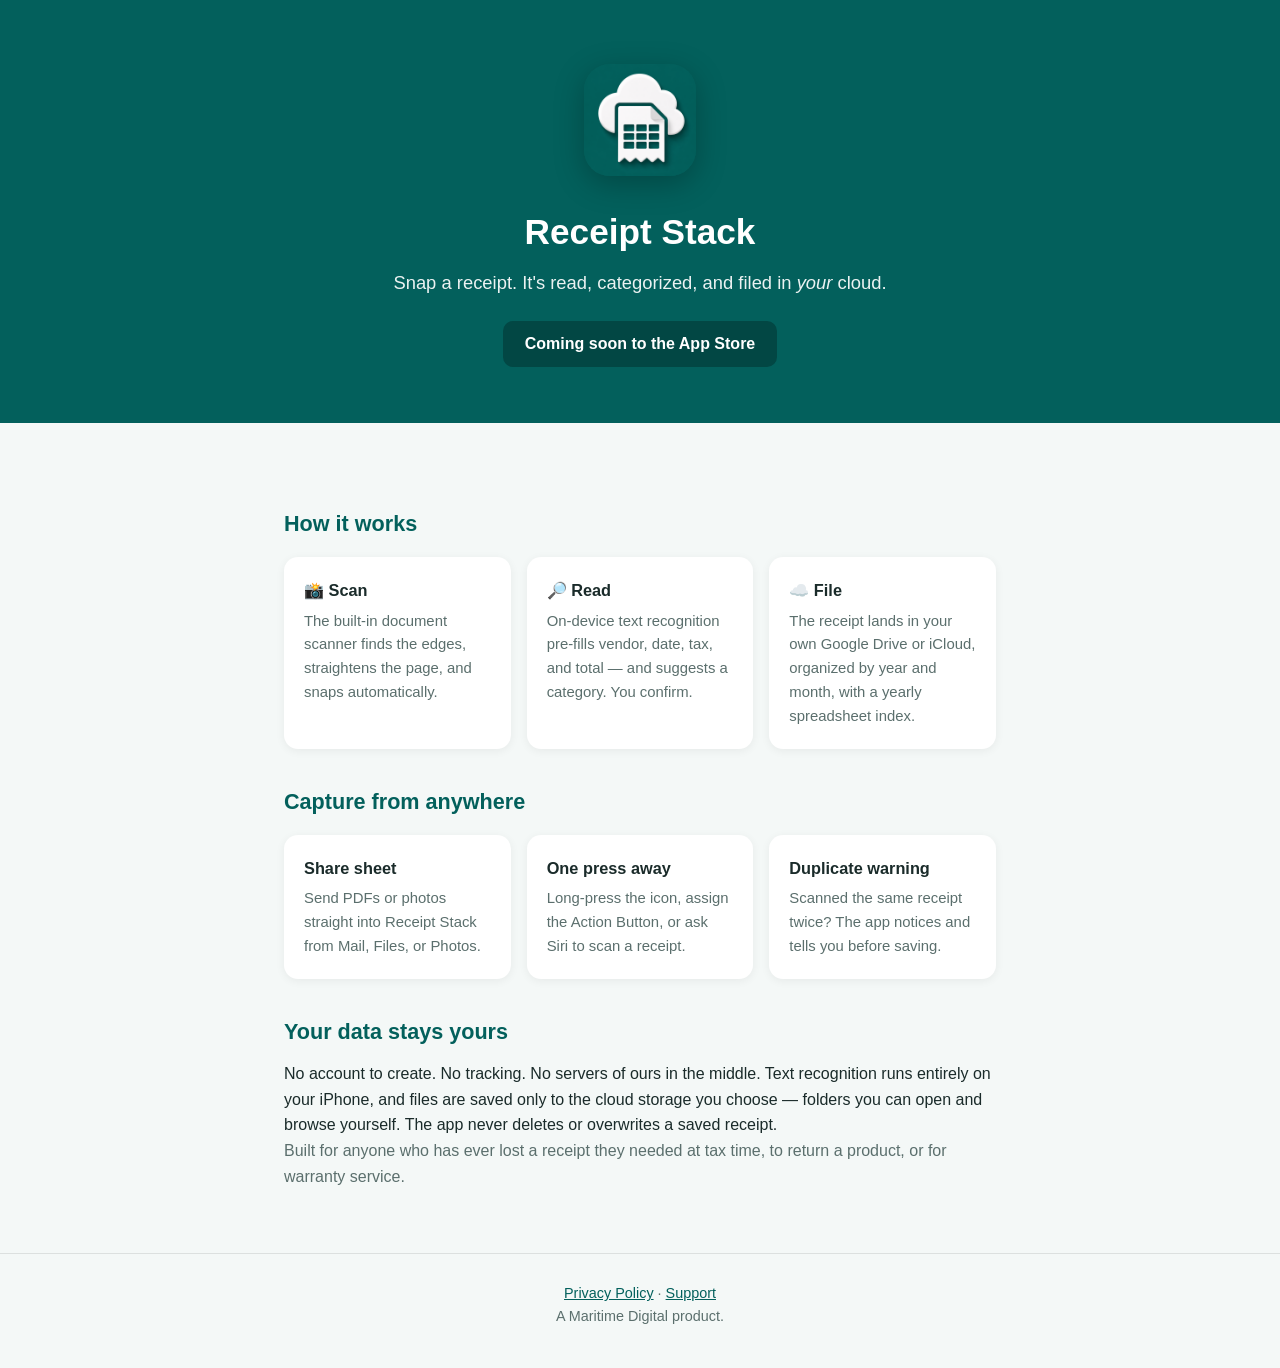
==== index.html @ 4c95b092 "Receipt Stack product site: landing, privacy policy, support Co-Authored-By: Claude Fable 5 <noreply" ====
<!DOCTYPE html>
<html lang="en">
<head>
<meta charset="utf-8">
<meta name="viewport" content="width=device-width, initial-scale=1">
<title>Receipt Stack — Scan receipts to your own cloud</title>
<meta name="description" content="Snap a receipt and it's filed: auto-read vendor, date, and totals, saved to your own Google Drive or iCloud with a yearly spreadsheet index. No accounts, no lock-in.">
<link rel="stylesheet" href="style.css">
<link rel="icon" type="image/png" href="icon.png">
</head>
<body>
<header class="hero">
  <div class="wrap">
    <img src="icon.png" alt="Receipt Stack icon">
    <h1>Receipt Stack</h1>
    <p class="tag">Snap a receipt. It's read, categorized, and filed in <em>your</em> cloud.</p>
    <a class="badge" href="#">Coming soon to the App&nbsp;Store</a>
  </div>
</header>
<main>
  <div class="wrap">
    <h2>How it works</h2>
    <div class="cards">
      <div class="card">
        <h3>📸 Scan</h3>
        <p>The built-in document scanner finds the edges, straightens the page, and snaps automatically.</p>
      </div>
      <div class="card">
        <h3>🔎 Read</h3>
        <p>On-device text recognition pre-fills vendor, date, tax, and total — and suggests a category. You confirm.</p>
      </div>
      <div class="card">
        <h3>☁️ File</h3>
        <p>The receipt lands in your own Google Drive or iCloud, organized by year and month, with a yearly spreadsheet index.</p>
      </div>
    </div>

    <h2>Capture from anywhere</h2>
    <div class="cards">
      <div class="card">
        <h3>Share sheet</h3>
        <p>Send PDFs or photos straight into Receipt Stack from Mail, Files, or Photos.</p>
      </div>
      <div class="card">
        <h3>One press away</h3>
        <p>Long-press the icon, assign the Action Button, or ask Siri to scan a receipt.</p>
      </div>
      <div class="card">
        <h3>Duplicate warning</h3>
        <p>Scanned the same receipt twice? The app notices and tells you before saving.</p>
      </div>
    </div>

    <h2>Your data stays yours</h2>
    <p>No account to create. No tracking. No servers of ours in the middle. Text recognition runs entirely on your iPhone, and files are saved only to the cloud storage you choose — folders you can open and browse yourself. The app never deletes or overwrites a saved receipt.</p>
    <p class="muted">Built for anyone who has ever lost a receipt they needed at tax time, to return a product, or for warranty service.</p>
  </div>
</main>
<footer>
  <div class="wrap">
    <p><a href="privacy.html">Privacy Policy</a> · <a href="support.html">Support</a></p>
    <p>A Maritime Digital product.</p>
  </div>
</footer>
</body>
</html>
---- style.css ----
:root {
  --teal: #03605c;
  --teal-dark: #024744;
  --ink: #1a2b2a;
  --paper: #f4f8f7;
  --card: #ffffff;
  --muted: #5b6f6d;
}
@media (prefers-color-scheme: dark) {
  :root {
    --ink: #e8f0ef;
    --paper: #0e1716;
    --card: #16221f;
    --muted: #9db3b0;
  }
}
* { margin: 0; padding: 0; box-sizing: border-box; }
body {
  font-family: -apple-system, BlinkMacSystemFont, "Segoe UI", Roboto, sans-serif;
  color: var(--ink);
  background: var(--paper);
  line-height: 1.6;
}
.wrap { max-width: 760px; margin: 0 auto; padding: 0 24px; }
header.hero {
  background: var(--teal);
  color: #fff;
  padding: 64px 0 56px;
  text-align: center;
}
header.hero img {
  width: 112px;
  height: 112px;
  border-radius: 26px;
  box-shadow: 0 8px 30px rgba(0,0,0,.25);
}
header.hero h1 { font-size: 2.2rem; margin-top: 20px; }
header.hero p.tag { font-size: 1.15rem; opacity: .92; margin-top: 8px; }
main { padding: 48px 0 64px; }
h2 { color: var(--teal); font-size: 1.35rem; margin: 36px 0 12px; }
@media (prefers-color-scheme: dark) { h2 { color: #4ecdc4; } }
.cards { display: grid; grid-template-columns: repeat(auto-fit, minmax(220px, 1fr)); gap: 16px; margin-top: 16px; }
.card {
  background: var(--card);
  border-radius: 14px;
  padding: 20px;
  box-shadow: 0 2px 10px rgba(0,0,0,.06);
}
.card h3 { font-size: 1.02rem; margin-bottom: 6px; }
.card p { font-size: .93rem; color: var(--muted); }
footer {
  border-top: 1px solid rgba(127,127,127,.2);
  padding: 28px 0 40px;
  font-size: .9rem;
  color: var(--muted);
  text-align: center;
}
footer a, main a { color: var(--teal); }
@media (prefers-color-scheme: dark) { footer a, main a { color: #4ecdc4; } }
nav.crumbs { padding-top: 24px; font-size: .9rem; }
.policy h2 { font-size: 1.15rem; }
.policy p, .policy li { margin-bottom: 12px; color: var(--ink); }
.muted { color: var(--muted); }
.badge {
  display: inline-block;
  background: var(--teal-dark);
  color: #fff;
  border-radius: 10px;
  padding: 10px 22px;
  margin-top: 24px;
  text-decoration: none;
  font-weight: 600;
}
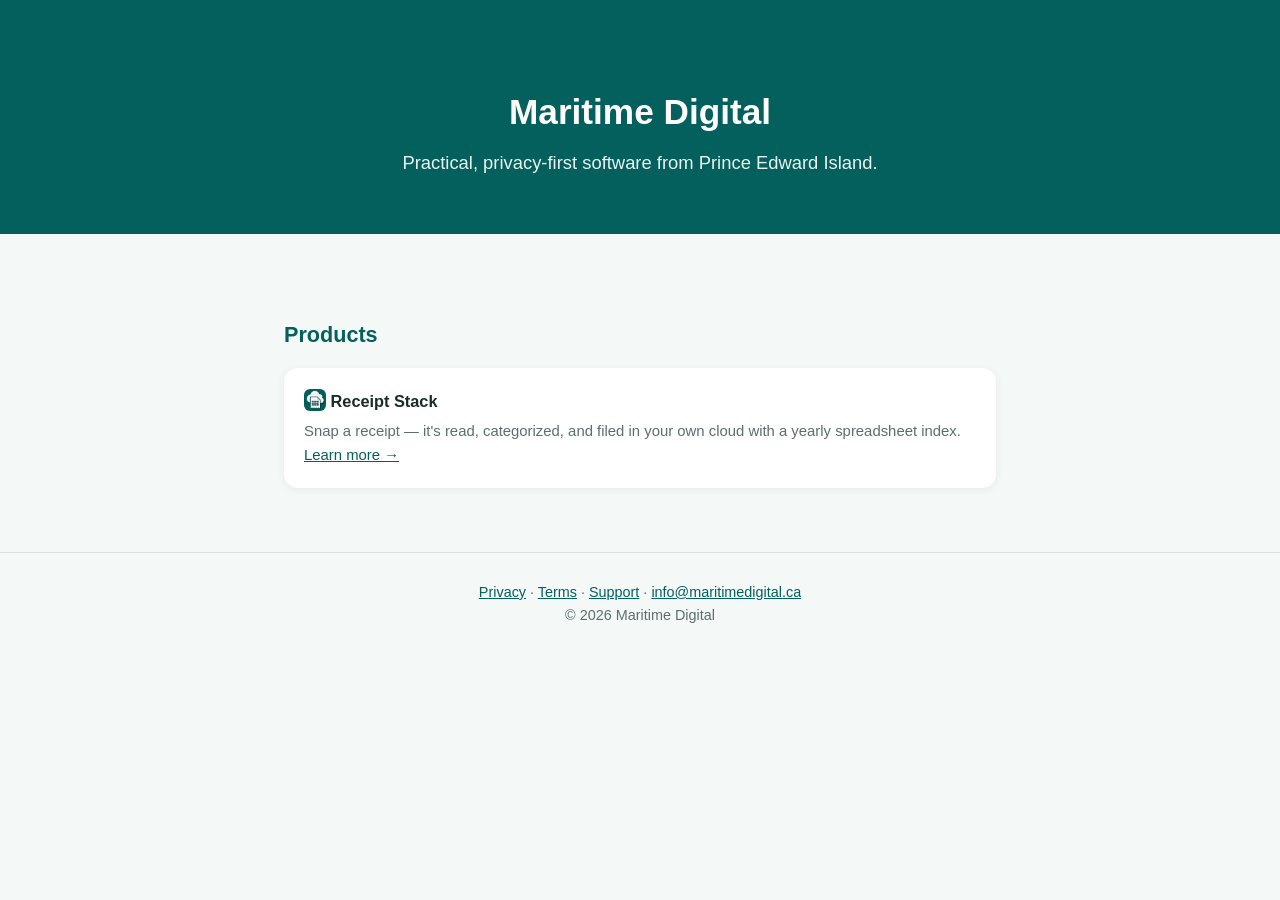
==== commit 116ef1c5: "Restructure: Maritime Digital root, Receipt Stack under /products, add Terms of Service Co-Authored-" ====
--- a/index.html
+++ b/index.html
@@ -3,63 +3,34 @@
 <head>
 <meta charset="utf-8">
 <meta name="viewport" content="width=device-width, initial-scale=1">
-<title>Receipt Stack — Scan receipts to your own cloud</title>
-<meta name="description" content="Snap a receipt and it's filed: auto-read vendor, date, and totals, saved to your own Google Drive or iCloud with a yearly spreadsheet index. No accounts, no lock-in.">
+<title>Maritime Digital — Software from Prince Edward Island</title>
+<meta name="description" content="Maritime Digital builds practical, privacy-first software. Home of Receipt Stack.">
 <link rel="stylesheet" href="style.css">
 <link rel="icon" type="image/png" href="icon.png">
 </head>
 <body>
 <header class="hero">
   <div class="wrap">
-    <img src="icon.png" alt="Receipt Stack icon">
-    <h1>Receipt Stack</h1>
-    <p class="tag">Snap a receipt. It's read, categorized, and filed in <em>your</em> cloud.</p>
-    <a class="badge" href="#">Coming soon to the App&nbsp;Store</a>
+    <h1>Maritime Digital</h1>
+    <p class="tag">Practical, privacy-first software from Prince Edward Island.</p>
   </div>
 </header>
 <main>
   <div class="wrap">
-    <h2>How it works</h2>
+    <h2>Products</h2>
     <div class="cards">
       <div class="card">
-        <h3>📸 Scan</h3>
-        <p>The built-in document scanner finds the edges, straightens the page, and snaps automatically.</p>
-      </div>
-      <div class="card">
-        <h3>🔎 Read</h3>
-        <p>On-device text recognition pre-fills vendor, date, tax, and total — and suggests a category. You confirm.</p>
-      </div>
-      <div class="card">
-        <h3>☁️ File</h3>
-        <p>The receipt lands in your own Google Drive or iCloud, organized by year and month, with a yearly spreadsheet index.</p>
+        <h3><img src="icon.png" alt="" style="width:22px;height:22px;border-radius:6px;vertical-align:-4px"> Receipt Stack</h3>
+        <p>Snap a receipt — it's read, categorized, and filed in your own cloud with a yearly spreadsheet index.</p>
+        <p><a href="products/receiptstack.html">Learn more →</a></p>
       </div>
     </div>
-
-    <h2>Capture from anywhere</h2>
-    <div class="cards">
-      <div class="card">
-        <h3>Share sheet</h3>
-        <p>Send PDFs or photos straight into Receipt Stack from Mail, Files, or Photos.</p>
-      </div>
-      <div class="card">
-        <h3>One press away</h3>
-        <p>Long-press the icon, assign the Action Button, or ask Siri to scan a receipt.</p>
-      </div>
-      <div class="card">
-        <h3>Duplicate warning</h3>
-        <p>Scanned the same receipt twice? The app notices and tells you before saving.</p>
-      </div>
-    </div>
-
-    <h2>Your data stays yours</h2>
-    <p>No account to create. No tracking. No servers of ours in the middle. Text recognition runs entirely on your iPhone, and files are saved only to the cloud storage you choose — folders you can open and browse yourself. The app never deletes or overwrites a saved receipt.</p>
-    <p class="muted">Built for anyone who has ever lost a receipt they needed at tax time, to return a product, or for warranty service.</p>
   </div>
 </main>
 <footer>
   <div class="wrap">
-    <p><a href="privacy.html">Privacy Policy</a> · <a href="support.html">Support</a></p>
-    <p>A Maritime Digital product.</p>
+    <p><a href="privacy.html">Privacy</a> · <a href="terms.html">Terms</a> · <a href="support.html">Support</a> · <a href="mailto:info@maritimedigital.ca">info@maritimedigital.ca</a></p>
+    <p>© 2026 Maritime Digital</p>
   </div>
 </footer>
 </body>
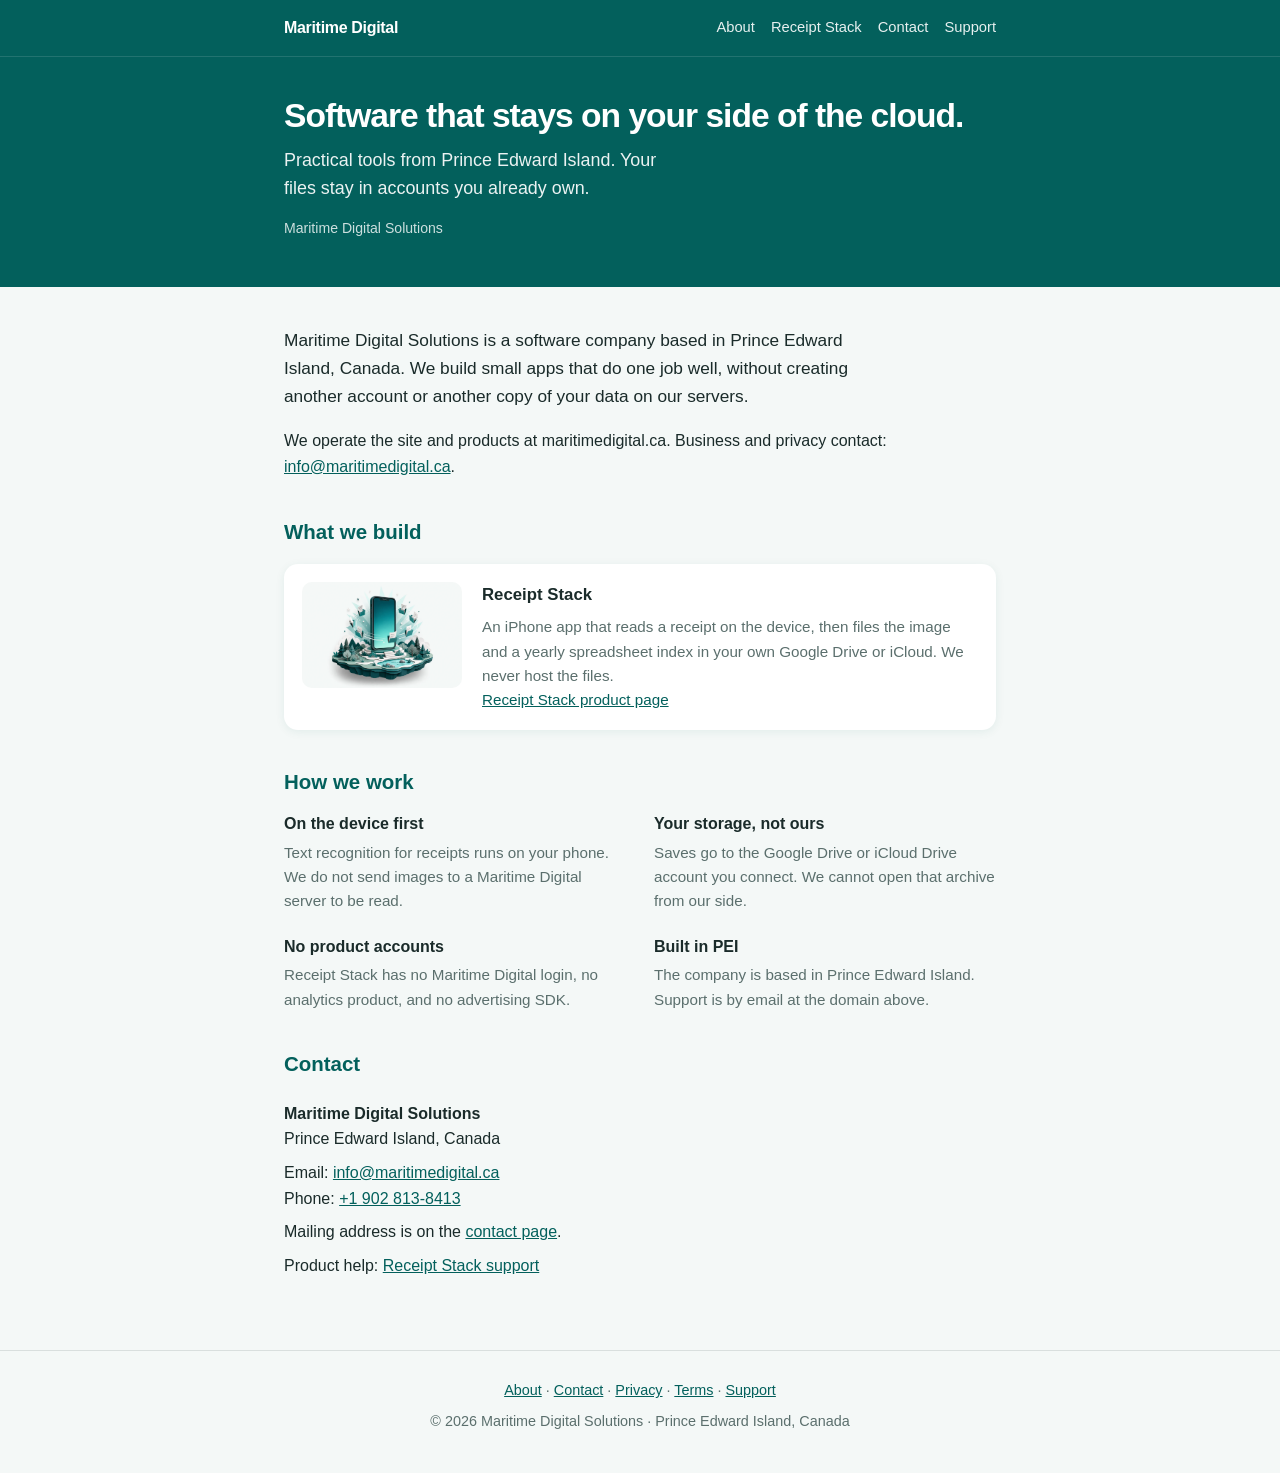
==== commit aad6adc3: "Expand Maritime Digital Solutions company site Add About and Contact pages, put the legal entity nam" ====
--- a/index.html
+++ b/index.html
@@ -3,34 +3,99 @@
 <head>
 <meta charset="utf-8">
 <meta name="viewport" content="width=device-width, initial-scale=1">
-<title>Maritime Digital — Software from Prince Edward Island</title>
-<meta name="description" content="Maritime Digital builds practical, privacy-first software. Home of Receipt Stack.">
+<title>Maritime Digital Solutions - software from Prince Edward Island</title>
+<meta name="description" content="Maritime Digital Solutions builds practical, privacy-first software in Prince Edward Island, Canada. Home of Receipt Stack.">
+<link rel="canonical" href="https://maritimedigital.ca/">
 <link rel="stylesheet" href="style.css">
 <link rel="icon" type="image/png" href="icon.png">
+<script type="application/ld+json">
+{
+  "@context": "https://schema.org",
+  "@type": "Organization",
+  "name": "Maritime Digital Solutions",
+  "alternateName": "Maritime Digital",
+  "url": "https://maritimedigital.ca/",
+  "email": "info@maritimedigital.ca",
+  "telephone": "+1-902-813-8413",
+  "address": {
+    "@type": "PostalAddress",
+    "addressRegion": "PE",
+    "addressCountry": "CA"
+  },
+  "areaServed": "CA",
+  "description": "Software company in Prince Edward Island, Canada. Publisher of Receipt Stack."
+}
+</script>
 </head>
 <body>
+<nav class="site-nav" aria-label="Primary">
+  <div class="wrap">
+    <a class="wordmark" href="index.html">Maritime Digital</a>
+    <ul>
+      <li><a href="about.html">About</a></li>
+      <li><a href="products/receiptstack.html">Receipt Stack</a></li>
+      <li><a href="contact.html">Contact</a></li>
+      <li><a href="support.html">Support</a></li>
+    </ul>
+  </div>
+</nav>
 <header class="hero">
   <div class="wrap">
-    <h1>Maritime Digital</h1>
-    <p class="tag">Practical, privacy-first software from Prince Edward Island.</p>
+    <h1>Software that stays on your side of the cloud.</h1>
+    <p class="tag">Practical tools from Prince Edward Island. Your files stay in accounts you already own.</p>
+    <p class="legal">Maritime Digital Solutions</p>
   </div>
 </header>
 <main>
   <div class="wrap">
-    <h2>Products</h2>
-    <div class="cards">
-      <div class="card">
-        <h3><img src="icon.png" alt="" style="width:22px;height:22px;border-radius:6px;vertical-align:-4px"> Receipt Stack</h3>
-        <p>Snap a receipt — it's read, categorized, and filed in your own cloud with a yearly spreadsheet index.</p>
-        <p><a href="products/receiptstack.html">Learn more →</a></p>
+    <p class="lede">Maritime Digital Solutions is a software company based in Prince Edward Island, Canada. We build small apps that do one job well, without creating another account or another copy of your data on our servers.</p>
+    <p>We operate the site and products at maritimedigital.ca. Business and privacy contact: <a href="mailto:info@maritimedigital.ca">info@maritimedigital.ca</a>.</p>
+
+    <h2>What we build</h2>
+    <article class="product">
+      <img src="products/receiptstack/assets/hero.webp" width="160" height="106" alt="Receipt Stack archive illustration">
+      <div>
+        <h3>Receipt Stack</h3>
+        <p>An iPhone app that reads a receipt on the device, then files the image and a yearly spreadsheet index in your own Google Drive or iCloud. We never host the files.</p>
+        <p><a href="products/receiptstack.html">Receipt Stack product page</a></p>
       </div>
+    </article>
+
+    <h2>How we work</h2>
+    <div class="principles">
+      <div>
+        <h3>On the device first</h3>
+        <p>Text recognition for receipts runs on your phone. We do not send images to a Maritime Digital server to be read.</p>
+      </div>
+      <div>
+        <h3>Your storage, not ours</h3>
+        <p>Saves go to the Google Drive or iCloud Drive account you connect. We cannot open that archive from our side.</p>
+      </div>
+      <div>
+        <h3>No product accounts</h3>
+        <p>Receipt Stack has no Maritime Digital login, no analytics product, and no advertising SDK.</p>
+      </div>
+      <div>
+        <h3>Built in PEI</h3>
+        <p>The company is based in Prince Edward Island. Support is by email at the domain above.</p>
+      </div>
+    </div>
+
+    <h2>Contact</h2>
+    <div class="contact-block">
+      <p><strong>Maritime Digital Solutions</strong><br>
+      Prince Edward Island, Canada</p>
+      <p>Email: <a href="mailto:info@maritimedigital.ca">info@maritimedigital.ca</a><br>
+      Phone: <a href="tel:+19028138413">+1 902 813-8413</a></p>
+      <p>Mailing address is on the <a href="contact.html">contact page</a>.</p>
+      <p>Product help: <a href="support.html">Receipt Stack support</a></p>
     </div>
   </div>
 </main>
 <footer>
   <div class="wrap">
-    <p><a href="privacy.html">Privacy</a> · <a href="terms.html">Terms</a> · <a href="support.html">Support</a> · <a href="mailto:info@maritimedigital.ca">info@maritimedigital.ca</a></p>
-    <p>© 2026 Maritime Digital</p>
+    <p><a href="about.html">About</a> · <a href="contact.html">Contact</a> · <a href="privacy.html">Privacy</a> · <a href="terms.html">Terms</a> · <a href="support.html">Support</a></p>
+    <p>© 2026 Maritime Digital Solutions · Prince Edward Island, Canada</p>
   </div>
 </footer>
 </body>
--- a/style.css
+++ b/style.css
@@ -5,6 +5,8 @@
   --paper: #f4f8f7;
   --card: #ffffff;
   --muted: #5b6f6d;
+  --line: rgba(26, 43, 42, .12);
+  --radius: 14px;
 }
 @media (prefers-color-scheme: dark) {
   :root {
@@ -12,6 +14,7 @@
     --paper: #0e1716;
     --card: #16221f;
     --muted: #9db3b0;
+    --line: rgba(232, 240, 239, .14);
   }
 }
 * { margin: 0; padding: 0; box-sizing: border-box; }
@@ -21,42 +24,105 @@
   background: var(--paper);
   line-height: 1.6;
 }
+img { max-width: 100%; height: auto; }
 .wrap { max-width: 760px; margin: 0 auto; padding: 0 24px; }
+.site-nav {
+  background: var(--teal);
+  color: #fff;
+  border-bottom: 1px solid rgba(255,255,255,.12);
+}
+.site-nav .wrap {
+  display: flex;
+  align-items: center;
+  justify-content: space-between;
+  gap: 16px;
+  min-height: 56px;
+  padding-top: 10px;
+  padding-bottom: 10px;
+}
+.site-nav a.wordmark {
+  color: #fff;
+  text-decoration: none;
+  font-weight: 700;
+  letter-spacing: -.02em;
+  flex: none;
+}
+.site-nav ul {
+  list-style: none;
+  display: flex;
+  flex-wrap: wrap;
+  justify-content: flex-end;
+  gap: 6px 16px;
+  font-size: .92rem;
+}
+.site-nav ul a { color: rgba(255,255,255,.9); text-decoration: none; }
+.site-nav ul a:hover { color: #fff; text-decoration: underline; }
+.site-nav ul a[aria-current="page"] { color: #fff; font-weight: 650; }
 header.hero {
   background: var(--teal);
   color: #fff;
-  padding: 64px 0 56px;
-  text-align: center;
+  padding: 40px 0 48px;
 }
-header.hero img {
-  width: 112px;
-  height: 112px;
-  border-radius: 26px;
-  box-shadow: 0 8px 30px rgba(0,0,0,.25);
+header.hero h1 { font-size: 2.1rem; letter-spacing: -.03em; line-height: 1.15; }
+header.hero p.tag { font-size: 1.12rem; opacity: .92; margin-top: 10px; max-width: 38ch; }
+header.hero p.legal {
+  margin-top: 14px;
+  font-size: .88rem;
+  opacity: .8;
 }
-header.hero h1 { font-size: 2.2rem; margin-top: 20px; }
-header.hero p.tag { font-size: 1.15rem; opacity: .92; margin-top: 8px; }
-main { padding: 48px 0 64px; }
-h2 { color: var(--teal); font-size: 1.35rem; margin: 36px 0 12px; }
+main { padding: 40px 0 64px; }
+main .lede { font-size: 1.08rem; margin-bottom: 18px; max-width: 62ch; }
+h2 { color: var(--teal); font-size: 1.28rem; margin: 36px 0 12px; }
 @media (prefers-color-scheme: dark) { h2 { color: #4ecdc4; } }
-.cards { display: grid; grid-template-columns: repeat(auto-fit, minmax(220px, 1fr)); gap: 16px; margin-top: 16px; }
-.card {
+.product {
+  display: grid;
+  grid-template-columns: 160px 1fr;
+  gap: 20px;
+  align-items: start;
   background: var(--card);
-  border-radius: 14px;
-  padding: 20px;
-  box-shadow: 0 2px 10px rgba(0,0,0,.06);
+  border-radius: var(--radius);
+  padding: 18px;
+  box-shadow: 0 2px 10px rgba(3, 96, 92, .08);
+  margin-top: 16px;
 }
-.card h3 { font-size: 1.02rem; margin-bottom: 6px; }
-.card p { font-size: .93rem; color: var(--muted); }
+.product img {
+  width: 160px;
+  height: 106px;
+  object-fit: cover;
+  border-radius: 10px;
+  background: #eef4f3;
+}
+.product h3 { font-size: 1.05rem; margin-bottom: 6px; }
+.product p { font-size: .95rem; color: var(--muted); }
+@media (max-width: 560px) {
+  .product { grid-template-columns: 1fr; }
+  .product img { width: 100%; height: auto; aspect-ratio: 3 / 2; }
+}
+.principles {
+  display: grid;
+  grid-template-columns: 1fr 1fr;
+  gap: 20px 28px;
+  margin-top: 8px;
+}
+.principles h3 { font-size: 1rem; margin-bottom: 4px; }
+.principles p { font-size: .95rem; color: var(--muted); }
+@media (max-width: 560px) { .principles { grid-template-columns: 1fr; } }
+.contact-block {
+  margin-top: 12px;
+  padding-top: 8px;
+}
+.contact-block p { margin-bottom: 8px; }
+address { font-style: normal; }
 footer {
-  border-top: 1px solid rgba(127,127,127,.2);
+  border-top: 1px solid var(--line);
   padding: 28px 0 40px;
   font-size: .9rem;
   color: var(--muted);
   text-align: center;
 }
-footer a, main a { color: var(--teal); }
-@media (prefers-color-scheme: dark) { footer a, main a { color: #4ecdc4; } }
+footer p + p { margin-top: 8px; }
+footer a, main a, .policy a { color: var(--teal); }
+@media (prefers-color-scheme: dark) { footer a, main a, .policy a { color: #4ecdc4; } }
 nav.crumbs { padding-top: 24px; font-size: .9rem; }
 .policy h2 { font-size: 1.15rem; }
 .policy p, .policy li { margin-bottom: 12px; color: var(--ink); }
@@ -67,7 +133,11 @@
   color: #fff;
   border-radius: 10px;
   padding: 10px 22px;
-  margin-top: 24px;
+  margin-top: 18px;
   text-decoration: none;
   font-weight: 600;
 }
+.badge:hover { color: #fff; }
+@media (prefers-color-scheme: dark) {
+  .badge { background: #03605c; color: #fff; }
+}
